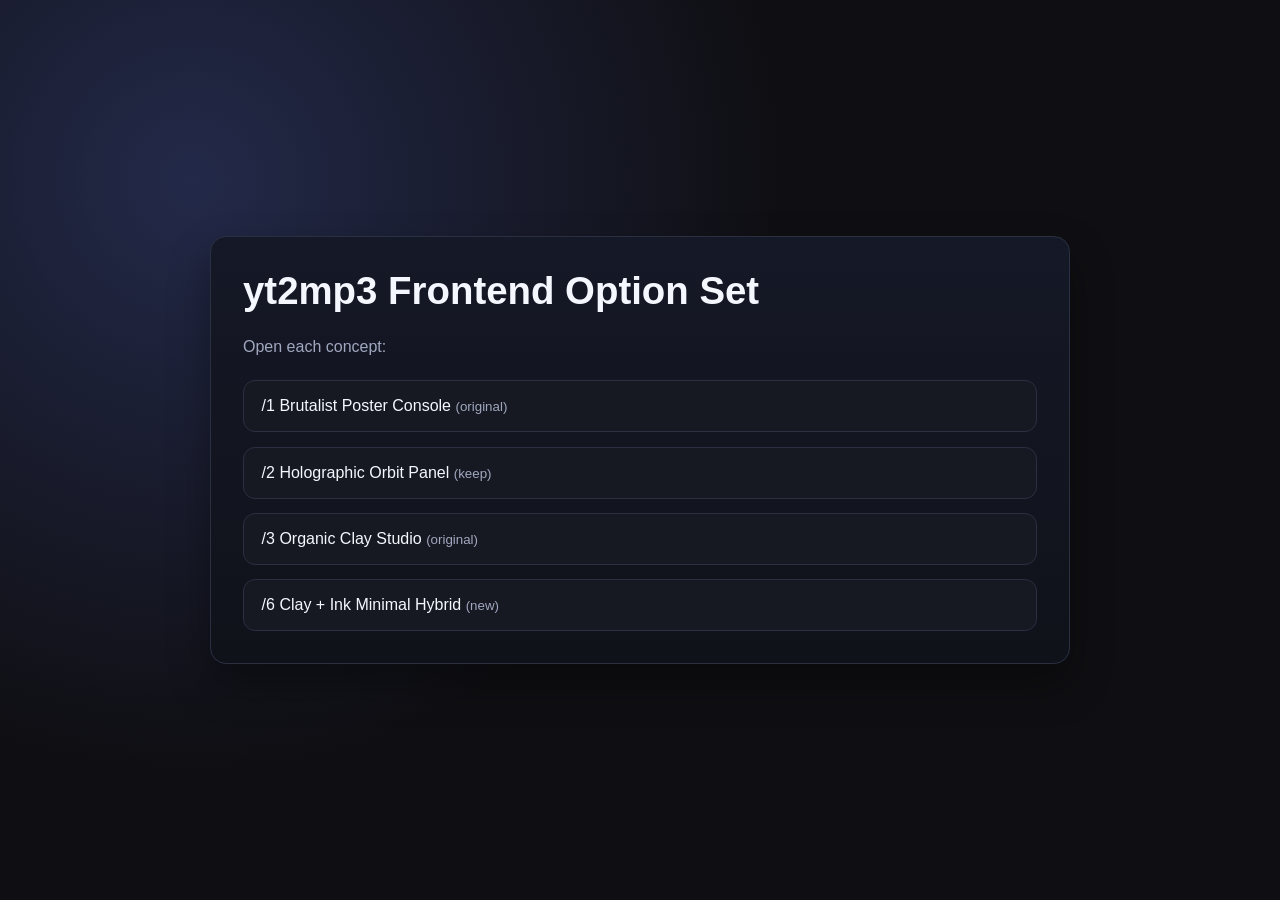
==== frontend/index.html @ 4e40d617 "frontend: scaffold concept options" ====
<!doctype html>
<html lang="en">
<head>
  <meta charset="UTF-8" />
  <meta name="viewport" content="width=device-width, initial-scale=1.0" />
  <title>yt2mp3 Frontend Concepts</title>
  <style>
    :root {
      --bg: #0f0f13;
      --card: #171922;
      --text: #f5f7ff;
      --muted: #a0a7bf;
      --line: #2a3042;
      --accent: #00e5ff;
    }
    * { box-sizing: border-box; }
    body {
      margin: 0;
      min-height: 100vh;
      font-family: "Segoe UI", Tahoma, Geneva, Verdana, sans-serif;
      background: radial-gradient(circle at 15% 20%, #232949 0%, var(--bg) 45%), var(--bg);
      color: var(--text);
      display: grid;
      place-items: center;
      padding: 2rem;
    }
    main {
      width: min(860px, 100%);
      border: 1px solid var(--line);
      background: linear-gradient(180deg, #151826, #10121a);
      border-radius: 16px;
      padding: 2rem;
      box-shadow: 0 20px 40px rgba(0, 0, 0, 0.35);
    }
    h1 { margin-top: 0; font-size: clamp(1.5rem, 4vw, 2.4rem); }
    p { color: var(--muted); }
    ul {
      list-style: none;
      margin: 1.5rem 0 0;
      padding: 0;
      display: grid;
      gap: 0.9rem;
    }
    a {
      display: block;
      text-decoration: none;
      color: inherit;
      border: 1px solid var(--line);
      background: var(--card);
      border-radius: 12px;
      padding: 1rem 1.1rem;
      transition: transform 200ms ease, border-color 200ms ease;
    }
    a:hover {
      transform: translateY(-2px);
      border-color: var(--accent);
    }
    small { color: var(--muted); }
  </style>
</head>
<body>
  <main>
    <h1>yt2mp3 Frontend Option Set</h1>
    <p>Open each concept:</p>
    <ul>
      <li><a href="./1/index.html">/1 Brutalist Poster Console <small>(original)</small></a></li>
      <li><a href="./2/index.html">/2 Holographic Orbit Panel <small>(keep)</small></a></li>
      <li><a href="./3/index.html">/3 Organic Clay Studio <small>(original)</small></a></li>
      <li><a href="./6/index.html">/6 Clay + Ink Minimal Hybrid <small>(new)</small></a></li>
    </ul>
  </main>
</body>
</html>
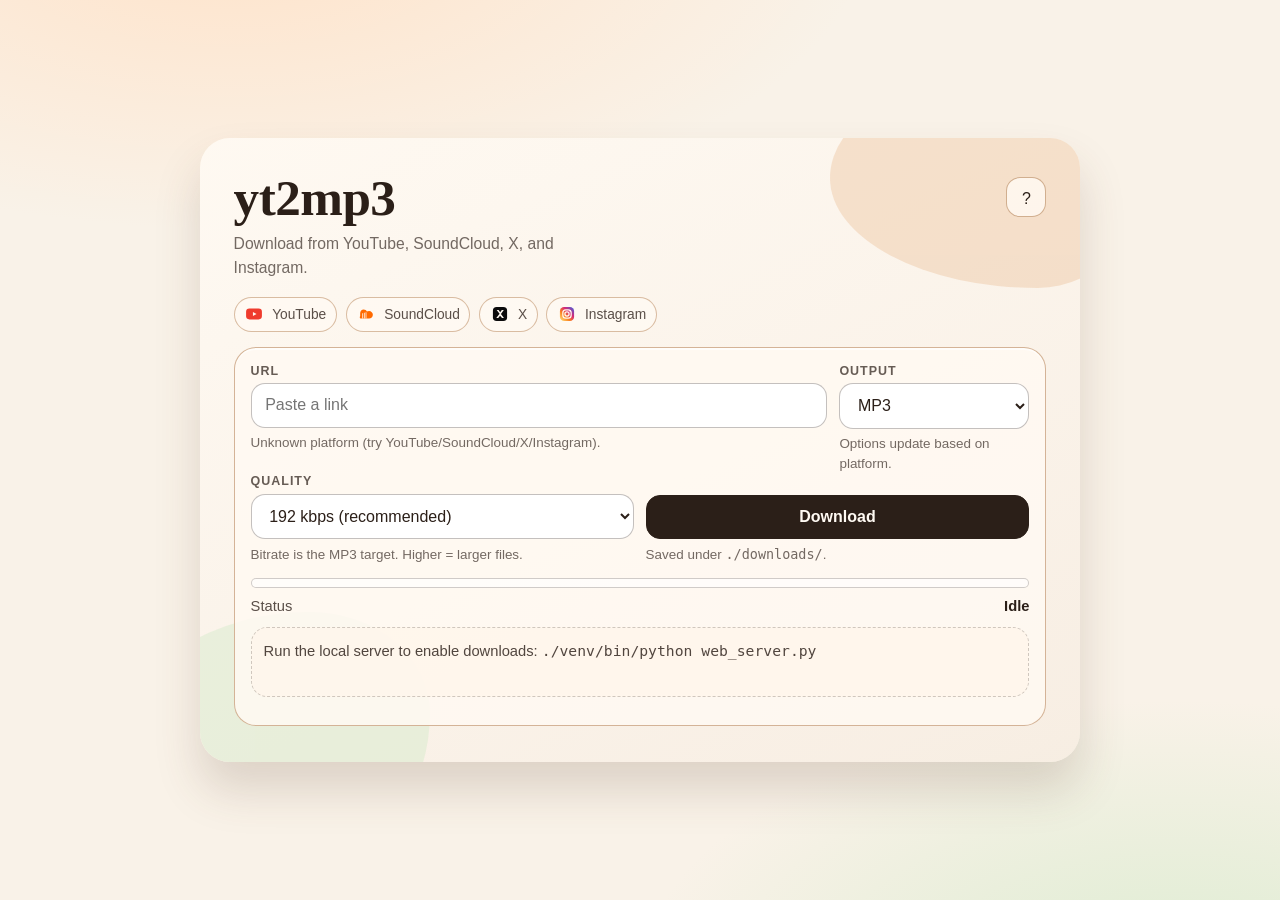
==== commit 7b6df0be: "Fix web UI + VPN bot-check hint" ====
--- a/frontend/index.html
+++ b/frontend/index.html
@@ -3,71 +3,670 @@
 <head>
   <meta charset="UTF-8" />
   <meta name="viewport" content="width=device-width, initial-scale=1.0" />
-  <title>yt2mp3 Frontend Concepts</title>
+  <title>yt2mp3</title>
+  <link rel="preconnect" href="https://fonts.googleapis.com" />
+  <link rel="preconnect" href="https://fonts.gstatic.com" crossorigin />
+  <link href="https://fonts.googleapis.com/css2?family=Fraunces:opsz,wght@9..144,600;9..144,700&family=Plus+Jakarta+Sans:wght@400;600&display=swap" rel="stylesheet" />
   <style>
     :root {
-      --bg: #0f0f13;
-      --card: #171922;
-      --text: #f5f7ff;
-      --muted: #a0a7bf;
-      --line: #2a3042;
-      --accent: #00e5ff;
-    }
+      --sand: #f9f2e8;
+      --paper: #fffaf3;
+      --ink: #2b1f18;
+      --muted: rgba(43, 31, 24, 0.66);
+      --line: rgba(43, 31, 24, 0.18);
+      --clay: #efcaa9;
+      --leaf: #5b7d4e;
+      --accent: #ff3b00;
+    }
+
     * { box-sizing: border-box; }
+
     body {
       margin: 0;
       min-height: 100vh;
-      font-family: "Segoe UI", Tahoma, Geneva, Verdana, sans-serif;
-      background: radial-gradient(circle at 15% 20%, #232949 0%, var(--bg) 45%), var(--bg);
-      color: var(--text);
+      font-family: "Plus Jakarta Sans", sans-serif;
+      color: var(--ink);
+      background:
+        radial-gradient(1100px 520px at 18% -8%, rgba(255, 226, 200, 0.95) 0%, transparent 58%),
+        radial-gradient(1000px 560px at 92% 112%, rgba(215, 235, 205, 0.9) 0%, transparent 55%),
+        var(--sand);
       display: grid;
       place-items: center;
-      padding: 2rem;
-    }
+      padding: 1.4rem;
+    }
+
+    .scene {
+      width: min(880px, 100%);
+      position: relative;
+      border-radius: 30px;
+      padding: 1.2rem;
+      background: linear-gradient(155deg, rgba(255, 250, 243, 0.92), rgba(247, 237, 226, 0.86));
+      box-shadow: 0 28px 46px rgba(94, 64, 48, 0.18);
+      overflow: hidden;
+    }
+
+    .blob {
+      position: absolute;
+      border-radius: 60% 40% 35% 65% / 50% 42% 58% 50%;
+      opacity: 0.55;
+      pointer-events: none;
+      filter: blur(0.2px);
+    }
+
+    .blob.a { width: 320px; height: 220px; background: rgba(239, 202, 169, 0.9); top: -70px; right: -70px; }
+    .blob.b { width: 300px; height: 240px; background: rgba(215, 235, 205, 0.9); bottom: -90px; left: -70px; }
+
+    header {
+      position: relative;
+      z-index: 1;
+      display: flex;
+      align-items: start;
+      justify-content: space-between;
+      gap: 1rem;
+      padding: 0.9rem 0.9rem 0.4rem;
+    }
+
+    h1 {
+      margin: 0;
+      font-family: "Fraunces", serif;
+      font-size: clamp(2rem, 4.6vw, 3.2rem);
+      line-height: 1.02;
+      letter-spacing: -0.01em;
+    }
+
+    .tagline {
+      margin: 0.5rem 0 0;
+      color: var(--muted);
+      line-height: 1.55;
+      font-size: 0.98rem;
+      max-width: 44ch;
+    }
+
+    .top-actions {
+      display: flex;
+      align-items: center;
+      gap: 0.5rem;
+      margin-top: 0.3rem;
+    }
+
+    .icon-btn {
+      border: 1px solid rgba(205, 167, 134, 0.9);
+      background: rgba(255, 250, 243, 0.85);
+      width: 40px;
+      height: 40px;
+      border-radius: 14px;
+      font: inherit;
+      cursor: pointer;
+      color: var(--ink);
+      display: grid;
+      place-items: center;
+      transition: transform 140ms ease, border-color 140ms ease;
+    }
+
+    .icon-btn:hover {
+      transform: translateY(-1px);
+      border-color: rgba(43, 31, 24, 0.32);
+    }
+
     main {
-      width: min(860px, 100%);
-      border: 1px solid var(--line);
-      background: linear-gradient(180deg, #151826, #10121a);
-      border-radius: 16px;
-      padding: 2rem;
-      box-shadow: 0 20px 40px rgba(0, 0, 0, 0.35);
-    }
-    h1 { margin-top: 0; font-size: clamp(1.5rem, 4vw, 2.4rem); }
-    p { color: var(--muted); }
-    ul {
-      list-style: none;
-      margin: 1.5rem 0 0;
-      padding: 0;
+      position: relative;
+      z-index: 1;
+      padding: 0.6rem 0.9rem 1rem;
       display: grid;
       gap: 0.9rem;
     }
-    a {
+
+    .platforms {
+      display: flex;
+      flex-wrap: wrap;
+      gap: 0.55rem;
+      align-items: center;
+    }
+
+    .platform {
+      display: inline-flex;
+      align-items: center;
+      gap: 0.5rem;
+      padding: 0.42rem 0.6rem;
+      border-radius: 999px;
+      border: 1px solid rgba(205, 167, 134, 0.75);
+      background: rgba(255, 250, 243, 0.75);
+      position: relative;
+    }
+
+    .platform img {
+      width: 20px;
+      height: 20px;
       display: block;
+    }
+
+    .platform span {
+      font-size: 0.86rem;
+      color: rgba(43, 31, 24, 0.78);
+    }
+
+    .platform[data-tip]:hover::after,
+    .platform[data-tip]:focus-within::after {
+      content: attr(data-tip);
+      position: absolute;
+      left: 0;
+      top: calc(100% + 10px);
+      width: min(280px, 78vw);
+      background: rgba(43, 31, 24, 0.92);
+      color: #fffaf3;
+      border: 1px solid rgba(255, 250, 243, 0.25);
+      padding: 0.6rem 0.7rem;
+      border-radius: 14px;
+      font-size: 0.88rem;
+      line-height: 1.35;
+      z-index: 10;
+      box-shadow: 0 20px 40px rgba(0, 0, 0, 0.18);
+    }
+
+    .card {
+      background: rgba(255, 250, 243, 0.85);
+      border-radius: 22px;
+      padding: 1rem;
+      border: 1px solid rgba(205, 167, 134, 0.85);
+      box-shadow: inset 0 2px 0 rgba(255, 255, 255, 0.55);
+    }
+
+    .row {
+      display: grid;
+      grid-template-columns: 1fr 190px;
+      gap: 0.8rem;
+    }
+
+    label {
+      display: block;
+      font-size: 0.78rem;
+      font-weight: 600;
+      letter-spacing: 0.08em;
+      text-transform: uppercase;
+      margin-bottom: 0.35rem;
+      color: rgba(43, 31, 24, 0.72);
+    }
+
+    input,
+    select,
+    button {
+      width: 100%;
+      border: 1px solid rgba(43, 31, 24, 0.28);
+      border-radius: 14px;
+      background: #fff;
+      font: inherit;
+      color: var(--ink);
+      padding: 0.76rem 0.85rem;
+      outline: none;
+      transition: border-color 140ms ease, box-shadow 140ms ease;
+    }
+
+    input:focus,
+    select:focus {
+      border-color: var(--accent);
+      box-shadow: 0 0 0 4px rgba(255, 59, 0, 0.12);
+    }
+
+    .hint {
+      font-size: 0.84rem;
+      color: var(--muted);
+      line-height: 1.5;
+      margin-top: 0.35rem;
+    }
+
+    .inline {
+      display: flex;
+      gap: 0.7rem;
+      align-items: end;
+    }
+
+    .inline > div { flex: 1; }
+
+    button.primary {
+      background: var(--ink);
+      color: #fffaf3;
+      border: 1px solid var(--ink);
+      font-weight: 600;
+      cursor: pointer;
+    }
+
+    button.primary[disabled] {
+      cursor: not-allowed;
+      opacity: 0.72;
+    }
+
+    .progress {
+      margin-top: 0.8rem;
+      height: 10px;
+      border-radius: 999px;
+      border: 1px solid rgba(43, 31, 24, 0.22);
+      background: rgba(255, 255, 255, 0.62);
+      overflow: hidden;
+    }
+
+    .bar {
+      width: 0;
+      height: 100%;
+      background: linear-gradient(90deg, var(--leaf), var(--clay), var(--accent));
+      transition: width 160ms linear;
+    }
+
+    .status {
+      display: flex;
+      justify-content: space-between;
+      gap: 0.8rem;
+      margin-top: 0.65rem;
+      color: rgba(43, 31, 24, 0.78);
+      font-size: 0.92rem;
+    }
+
+    .status strong { color: var(--ink); }
+
+    .results {
+      margin-top: 0.8rem;
+      border-radius: 16px;
+      border: 1px dashed rgba(43, 31, 24, 0.22);
+      background: rgba(255, 245, 234, 0.72);
+      padding: 0.75rem;
+      min-height: 4.4rem;
+      font-size: 0.92rem;
+      line-height: 1.5;
+      color: rgba(43, 31, 24, 0.82);
+      overflow: auto;
+      max-height: 260px;
+      white-space: pre-wrap;
+    }
+
+    .dl {
+      margin-top: 0.75rem;
+      display: grid;
+      gap: 0.45rem;
+    }
+
+    .dl a {
+      display: inline-flex;
+      gap: 0.5rem;
+      align-items: center;
       text-decoration: none;
-      color: inherit;
-      border: 1px solid var(--line);
-      background: var(--card);
-      border-radius: 12px;
-      padding: 1rem 1.1rem;
-      transition: transform 200ms ease, border-color 200ms ease;
-    }
-    a:hover {
-      transform: translateY(-2px);
-      border-color: var(--accent);
-    }
-    small { color: var(--muted); }
+      border: 1px solid rgba(43, 31, 24, 0.22);
+      background: rgba(255, 250, 243, 0.9);
+      padding: 0.55rem 0.65rem;
+      border-radius: 14px;
+      color: var(--ink);
+    }
+
+    .dl a:hover { border-color: rgba(43, 31, 24, 0.35); }
+
+    .popover {
+      position: fixed;
+      inset: 0;
+      display: none;
+      align-items: center;
+      justify-content: center;
+      padding: 1.2rem;
+      background: rgba(10, 7, 6, 0.25);
+      backdrop-filter: blur(4px);
+      z-index: 100;
+    }
+
+    .popover[aria-hidden="false"] { display: flex; }
+
+    .pop-card {
+      width: min(640px, 100%);
+      border-radius: 22px;
+      background: rgba(255, 250, 243, 0.92);
+      border: 1px solid rgba(43, 31, 24, 0.22);
+      box-shadow: 0 40px 80px rgba(0, 0, 0, 0.18);
+      overflow: hidden;
+    }
+
+    .pop-head {
+      display: flex;
+      justify-content: space-between;
+      align-items: center;
+      padding: 0.8rem 0.9rem;
+      border-bottom: 1px solid rgba(43, 31, 24, 0.14);
+    }
+
+    .pop-head strong { font-family: "Fraunces", serif; font-size: 1.2rem; }
+
+    .pop-body {
+      padding: 0.9rem;
+      color: rgba(43, 31, 24, 0.82);
+      line-height: 1.55;
+    }
+
+    .pop-body .k {
+      font-weight: 600;
+      color: var(--ink);
+    }
+
+    .close {
+      width: 40px;
+      height: 40px;
+      border-radius: 14px;
+      border: 1px solid rgba(43, 31, 24, 0.22);
+      background: rgba(255, 250, 243, 0.9);
+      cursor: pointer;
+      font: inherit;
+    }
+
+    @media (max-width: 720px) {
+      header { flex-direction: column; align-items: stretch; }
+      .top-actions { justify-content: flex-start; }
+      .row { grid-template-columns: 1fr; }
+      .inline { flex-direction: column; align-items: stretch; }
+    }
   </style>
 </head>
 <body>
-  <main>
-    <h1>yt2mp3 Frontend Option Set</h1>
-    <p>Open each concept:</p>
-    <ul>
-      <li><a href="./1/index.html">/1 Brutalist Poster Console <small>(original)</small></a></li>
-      <li><a href="./2/index.html">/2 Holographic Orbit Panel <small>(keep)</small></a></li>
-      <li><a href="./3/index.html">/3 Organic Clay Studio <small>(original)</small></a></li>
-      <li><a href="./6/index.html">/6 Clay + Ink Minimal Hybrid <small>(new)</small></a></li>
-    </ul>
-  </main>
+  <section class="scene">
+    <div class="blob a" aria-hidden="true"></div>
+    <div class="blob b" aria-hidden="true"></div>
+
+    <header>
+      <div>
+        <h1>yt2mp3</h1>
+        <p class="tagline">Download from YouTube, SoundCloud, X, and Instagram.</p>
+      </div>
+      <div class="top-actions">
+        <button class="icon-btn" id="helpBtn" type="button" aria-label="Help">?</button>
+      </div>
+    </header>
+
+    <main>
+      <div class="platforms" aria-label="supported platforms">
+        <div class="platform" tabindex="0" data-tip="YouTube: audio (MP3/FLAC) or video (MP4).">
+          <img src="./assets/platforms/youtube.svg" alt="YouTube" />
+          <span>YouTube</span>
+        </div>
+        <div class="platform" tabindex="0" data-tip="SoundCloud: MP3 audio downloads.">
+          <img src="./assets/platforms/soundcloud.svg" alt="SoundCloud" />
+          <span>SoundCloud</span>
+        </div>
+        <div class="platform" tabindex="0" data-tip="X/Twitter: MP4 video downloads.">
+          <img src="./assets/platforms/x.svg" alt="X" />
+          <span>X</span>
+        </div>
+        <div class="platform" tabindex="0" data-tip="Instagram: MP4 downloads. Carousels can be first, all, or selected items.">
+          <img src="./assets/platforms/instagram.svg" alt="Instagram" />
+          <span>Instagram</span>
+        </div>
+      </div>
+
+      <form class="card" id="form">
+        <div class="row">
+          <div>
+            <label for="url">URL</label>
+            <input id="url" type="url" required placeholder="Paste a link" />
+            <div class="hint" id="platformHint">Auto-detects platform from the URL.</div>
+          </div>
+          <div>
+            <label for="format">Output</label>
+            <select id="format">
+              <option value="mp3">MP3</option>
+              <option value="flac">FLAC</option>
+              <option value="mp4">MP4</option>
+            </select>
+            <div class="hint" id="formatHint">Options update based on platform.</div>
+          </div>
+        </div>
+
+        <div class="inline" id="audioRow">
+          <div id="qualityWrap">
+            <label for="quality">Quality</label>
+            <select id="quality">
+              <option value="128">128 kbps (smaller, voice ok)</option>
+              <option value="192" selected>192 kbps (recommended)</option>
+              <option value="256">256 kbps (high)</option>
+              <option value="320">320 kbps (largest)</option>
+            </select>
+            <div class="hint" id="qualityText">Bitrate is the MP3 target. Higher = larger files.</div>
+          </div>
+          <div style="min-width: 220px;">
+            <button class="primary" id="go" type="submit">Download</button>
+            <div class="hint">Saved under <code>./downloads/</code>.</div>
+          </div>
+        </div>
+
+        <div id="igRow" style="display:none; margin-top: 0.6rem;">
+          <div class="row">
+            <div>
+              <label for="igMode">Instagram items</label>
+              <select id="igMode">
+                <option value="first" selected>First item</option>
+                <option value="all">All items</option>
+                <option value="select">Select (e.g. 1,3-4)</option>
+              </select>
+              <div class="hint">Only used for Instagram carousel posts.</div>
+            </div>
+            <div id="igIndexWrap" style="display:none;">
+              <label for="igIndex">Selection</label>
+              <input id="igIndex" type="text" placeholder="1,3-4" />
+              <div class="hint">Comma + ranges. 1-based indices.</div>
+            </div>
+          </div>
+        </div>
+
+        <div class="progress" aria-hidden="true"><div class="bar" id="bar"></div></div>
+        <div class="status" id="status"><span>Status</span><strong>Idle</strong></div>
+
+        <div class="results" id="results">Run the local server to enable downloads: <code>./venv/bin/python web_server.py</code></div>
+        <div class="dl" id="dl"></div>
+      </form>
+    </main>
+  </section>
+
+  <div class="popover" id="popover" aria-hidden="true">
+    <div class="pop-card" role="dialog" aria-label="Help">
+      <div class="pop-head">
+        <strong>How this UI maps to options</strong>
+        <button class="close" id="closePop" type="button" aria-label="Close">×</button>
+      </div>
+      <div class="pop-body">
+        <div><span class="k">URL</span>: paste a supported link. The UI detects the platform and narrows the available outputs.</div>
+        <div style="margin-top:0.6rem;"><span class="k">YouTube blocks</span>: if you see "confirm you're not a bot", try disabling VPN/proxy (e.g. NordVPN) or switching exit node.</div>
+        <div style="margin-top:0.6rem;"><span class="k">Output</span>:</div>
+        <div>MP3: audio-only export at the selected bitrate.</div>
+        <div>FLAC: lossless audio (bigger files).</div>
+        <div>MP4: video download when the platform supports it.</div>
+        <div style="margin-top:0.6rem;"><span class="k">Instagram items</span>: for carousels, choose first/all/selection (indices like <code>1,3-4</code>).</div>
+        <div style="margin-top:0.6rem;"><span class="k">Downloads</span>: files are written to <code>./downloads/</code> and shown as links after completion.</div>
+      </div>
+    </div>
+  </div>
+
+  <script>
+    const urlEl = document.getElementById('url');
+    const formatEl = document.getElementById('format');
+    const qualityEl = document.getElementById('quality');
+    const qualityWrap = document.getElementById('qualityWrap');
+    const qualityText = document.getElementById('qualityText');
+    const audioRow = document.getElementById('audioRow');
+    const igRow = document.getElementById('igRow');
+    const igModeEl = document.getElementById('igMode');
+    const igIndexWrap = document.getElementById('igIndexWrap');
+    const igIndexEl = document.getElementById('igIndex');
+    const platformHint = document.getElementById('platformHint');
+
+    const bar = document.getElementById('bar');
+    const statusEl = document.getElementById('status');
+    const resultsEl = document.getElementById('results');
+    const dlEl = document.getElementById('dl');
+    const goBtn = document.getElementById('go');
+
+    const pop = document.getElementById('popover');
+    document.getElementById('helpBtn').addEventListener('click', () => {
+      pop.setAttribute('aria-hidden', 'false');
+    });
+    document.getElementById('closePop').addEventListener('click', () => {
+      pop.setAttribute('aria-hidden', 'true');
+    });
+    pop.addEventListener('click', (e) => {
+      if (e.target === pop) pop.setAttribute('aria-hidden', 'true');
+    });
+
+    function setStatus(left, right) {
+      statusEl.innerHTML = `<span>${left}</span><strong>${right}</strong>`;
+    }
+
+    function detectPlatform(url) {
+      const u = url.toLowerCase();
+      if (u.includes('youtube.com') || u.includes('youtu.be')) return 'youtube';
+      if (u.includes('soundcloud.com')) return 'soundcloud';
+      if (u.includes('twitter.com') || u.includes('x.com')) return 'x';
+      if (u.includes('instagram.com')) return 'instagram';
+      return 'unknown';
+    }
+
+    function setFormatOptions(platform) {
+      const cur = formatEl.value;
+      const opts = [];
+
+      if (platform === 'youtube' || platform === 'unknown') {
+        opts.push(['mp3', 'MP3']);
+        opts.push(['flac', 'FLAC']);
+        opts.push(['mp4', 'MP4']);
+      } else if (platform === 'soundcloud') {
+        opts.push(['mp3', 'MP3']);
+      } else if (platform === 'x') {
+        opts.push(['mp4', 'MP4']);
+      } else if (platform === 'instagram') {
+        opts.push(['mp4', 'MP4']);
+      }
+
+      formatEl.innerHTML = '';
+      for (const [v, label] of opts) {
+        const o = document.createElement('option');
+        o.value = v;
+        o.textContent = label;
+        formatEl.appendChild(o);
+      }
+
+      if ([...formatEl.options].some((o) => o.value === cur)) formatEl.value = cur;
+      else formatEl.value = opts[0][0];
+
+      const showAudio = formatEl.value === 'mp3';
+      audioRow.style.display = showAudio ? '' : '';
+
+      // Instagram items row toggles only for instagram.
+      igRow.style.display = platform === 'instagram' ? '' : 'none';
+
+      // Quality dropdown only meaningful for MP3.
+      const isMp3 = formatEl.value === 'mp3';
+      qualityEl.disabled = !isMp3;
+      qualityWrap.style.display = isMp3 ? '' : 'none';
+    }
+
+    function refreshUI() {
+      const platform = detectPlatform(urlEl.value);
+      const label = platform === 'unknown' ? 'Unknown platform (try YouTube/SoundCloud/X/Instagram).' : `Detected: ${platform}`;
+      platformHint.textContent = label;
+
+      setFormatOptions(platform);
+
+      // If user switches format away from mp3, keep button visible.
+      // We only disable quality.
+      const isMp3 = formatEl.value === 'mp3';
+      qualityText.textContent = isMp3
+        ? 'Bitrate is the MP3 target. Higher = larger files.'
+        : 'Quality applies to MP3 only.';
+
+      // Instagram selection input
+      igIndexWrap.style.display = (platform === 'instagram' && igModeEl.value === 'select') ? '' : 'none';
+    }
+
+    urlEl.addEventListener('input', refreshUI);
+    formatEl.addEventListener('change', refreshUI);
+    igModeEl.addEventListener('change', refreshUI);
+    refreshUI();
+
+    async function runConvert(payload) {
+      const res = await fetch('/api/convert', {
+        method: 'POST',
+        headers: { 'Content-Type': 'application/json' },
+        body: JSON.stringify(payload),
+      });
+
+      let body;
+      try {
+        body = await res.json();
+      } catch {
+        body = { ok: false, message: `Unexpected response (${res.status})` };
+      }
+
+      if (!res.ok) {
+        const parts = [];
+        if (body && body.message) parts.push(body.message);
+        if (body && body.hint) parts.push(body.hint);
+        if (body && body.logs) parts.push(body.logs);
+        throw new Error(parts.filter(Boolean).join('\n\n') || `Request failed (${res.status})`);
+      }
+
+      return body;
+    }
+
+    document.getElementById('form').addEventListener('submit', async (event) => {
+      event.preventDefault();
+
+      const url = urlEl.value.trim();
+      if (!url) {
+        setStatus('Status', 'Missing URL');
+        return;
+      }
+
+      const platform = detectPlatform(url);
+      const format = formatEl.value;
+
+      const payload = {
+        url,
+        platform,
+        format,
+        quality_kbps: qualityEl.value,
+        instagram: {
+          mode: igModeEl.value,
+          selection: igIndexEl.value.trim(),
+        },
+      };
+
+      dlEl.innerHTML = '';
+      resultsEl.textContent = '';
+      bar.style.width = '0%';
+      goBtn.disabled = true;
+      setStatus('Working', format.toUpperCase());
+
+      // Soft progress while the server does real work.
+      let p = 0;
+      const timer = setInterval(() => {
+        p = Math.min(92, p + 6 + Math.random() * 10);
+        bar.style.width = `${p}%`;
+      }, 280);
+
+      try {
+        const out = await runConvert(payload);
+        clearInterval(timer);
+        bar.style.width = '100%';
+        setStatus('Done', format.toUpperCase());
+        resultsEl.textContent = out.logs || out.message || 'Complete.';
+
+        if (out.files && out.files.length) {
+          for (const f of out.files) {
+            const a = document.createElement('a');
+            a.href = f.url;
+            a.textContent = `Download: ${f.name}`;
+            a.setAttribute('download', '');
+            dlEl.appendChild(a);
+          }
+        }
+      } catch (err) {
+        clearInterval(timer);
+        bar.style.width = '0%';
+        setStatus('Error', 'See output');
+        resultsEl.textContent = String(err?.message || err);
+      } finally {
+        goBtn.disabled = false;
+      }
+    });
+  </script>
 </body>
 </html>
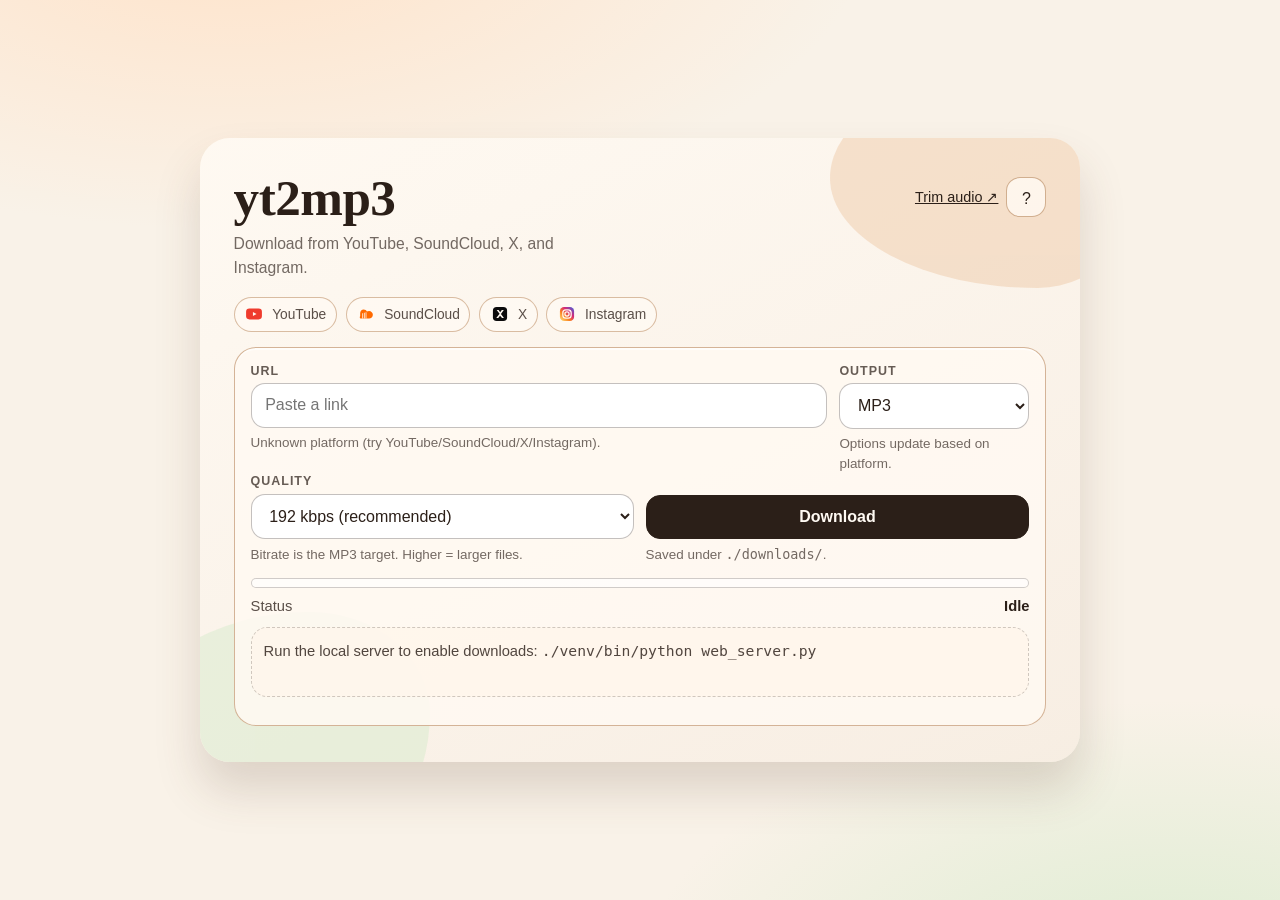
==== commit 536cfd18: "Add Sound Cut: trimmer, Chrome side panel and soundeffect.ruari.dev deploy Commits the work behind t" ====
--- a/frontend/index.html
+++ b/frontend/index.html
@@ -370,6 +370,7 @@
         <p class="tagline">Download from YouTube, SoundCloud, X, and Instagram.</p>
       </div>
       <div class="top-actions">
+        <a href="/trimmer" style="color:var(--ink);font-size:0.9rem;white-space:nowrap">Trim audio ↗</a>
         <button class="icon-btn" id="helpBtn" type="button" aria-label="Help">?</button>
       </div>
     </header>
